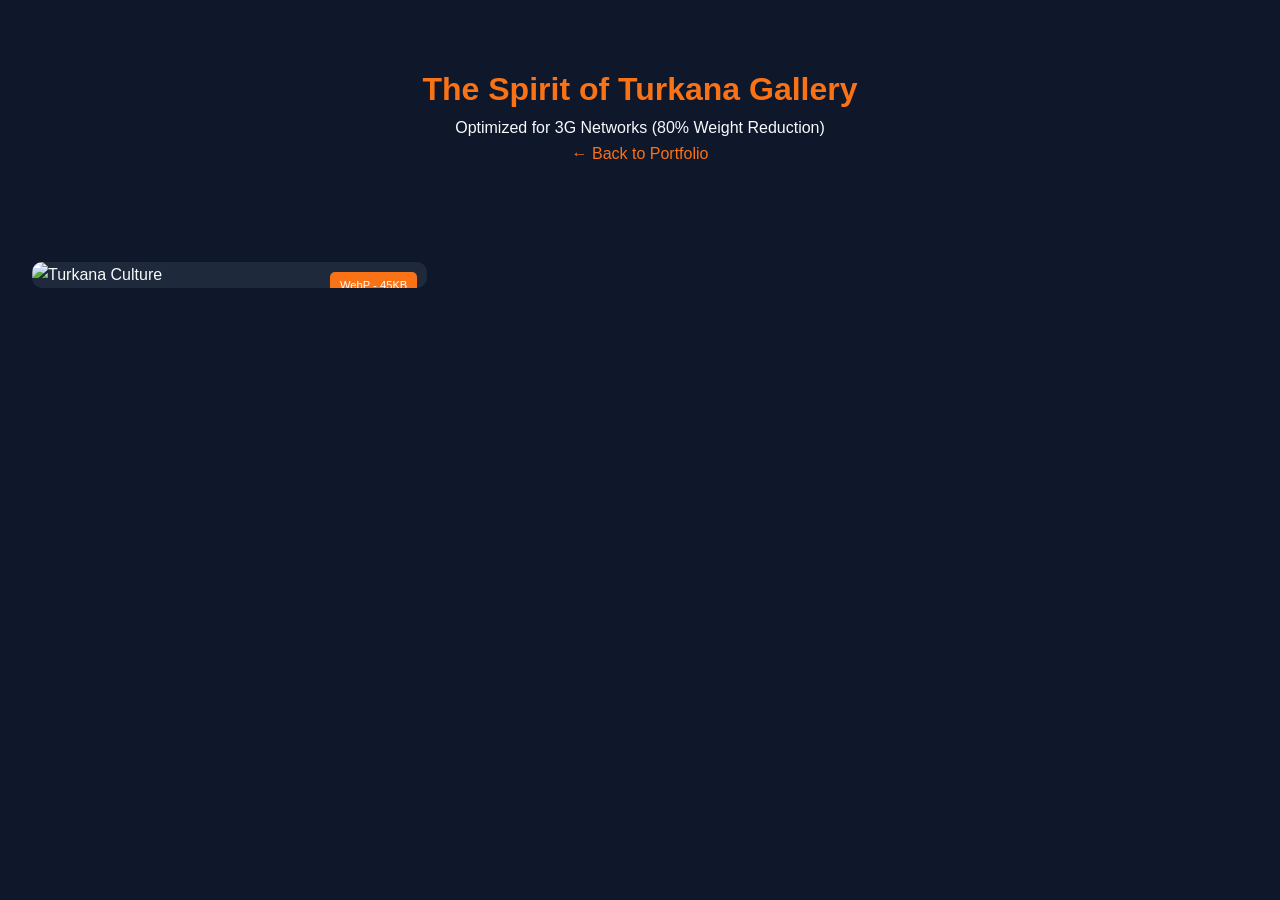
==== gallery.html @ 9df3f1eb "Add initial gallery HTML structure and styles" ====
<!DOCTYPE html>
<html lang="en">
<head>
    <meta charset="UTF-8">
    <meta name="viewport" content="width=device-width, initial-scale=1.0">
    <title>Visual Gallery | Optimization Showcase</title>
    <link rel="stylesheet" href="style.css">
    <style>
        .gallery-grid {
            display: grid;
            grid-template-columns: repeat(auto-fill, minmax(300px, 1fr));
            gap: 15px;
            padding: 2rem;
        }
        .gallery-item {
            overflow: hidden;
            border-radius: 10px;
            background: #1e293b;
            position: relative;
        }
        .gallery-item img {
            width: 100%;
            height: 100%;
            object-fit: cover;
            transition: transform 0.5s ease;
        }
        .gallery-item:hover img {
            transform: scale(1.1);
        }
        .perf-badge {
            position: absolute;
            top: 10px;
            right: 10px;
            background: var(--main-color);
            color: white;
            padding: 5px 10px;
            font-size: 0.7rem;
            border-radius: 5px;
        }
    </style>
</head>
<body>
    <header style="padding: 4rem 2rem; text-align: center;">
        <h1 class="highlight">The Spirit of Turkana Gallery</h1>
        <p>Optimized for 3G Networks (80% Weight Reduction)</p>
        <a href="index.html" style="color: var(--main-color); text-decoration: none;">← Back to Portfolio</a>
    </header>

    <div class="gallery-grid">
        <div class="gallery-item">
            <div class="perf-badge">WebP - 45KB</div>
            <picture>
                <source srcset="img/turkana-1.webp" type="image/webp">
                <img src="img/turkana-1.jpg" alt="Turkana Culture" loading="lazy">
            </picture>
        </div>

        </div>
</body>
</html>
---- style.css ----
:root {
    --bg-color: #0f172a;      
    --second-bg: #1e293b;      
    --text-color: #f8fafc;     
    --main-color: #f97316;     
    --accent-color: #fb923c;   
}

* {
    margin: 0; padding: 0;
    box-sizing: border-box;
    font-family: 'Segoe UI', Tahoma, Geneva, Verdana, sans-serif;
    scroll-behavior: smooth;
}

body {
    background: var(--bg-color);
    color: var(--text-color);
    line-height: 1.6;
}

.highlight { color: var(--main-color); }

/* Nav */
.navbar {
    position: fixed; top: 0; width: 100%;
    display: flex; justify-content: space-between;
    padding: 1.5rem 10%; background: rgba(15, 23, 42, 0.95);
    z-index: 1000; transition: 0.3s;
}

.nav-links { display: flex; list-style: none; }
.nav-links li a {
    color: white; text-decoration: none;
    margin-left: 2rem; font-weight: 500;
}

/* Hero */
.hero {
    height: 100vh; display: flex;
    align-items: center; padding: 0 10%;
}

.hero h1 { font-size: 4rem; }
.cta-group { margin-top: 2rem; }
.btn {
    padding: 0.8rem 2rem; border-radius: 8px;
    text-decoration: none; display: inline-block;
    transition: 0.3s; margin-right: 1rem;
}



.btn.primary { 
    background: var(--main-color); 
    color: white; 
    font-weight: bold; 
    border: none;
}

.btn.primary:hover {
    background: var(--accent-color);
    box-shadow: 0 5px 15px rgba(249, 115, 22, 0.4);
}

.btn.secondary { 
    border: 2px solid var(--main-color); 
    color: var(--main-color); 
}

.btn:hover { transform: translateY(-5px); box-shadow: 0 5px 15px rgba(56, 189, 248, 0.4); }

/* Skills Section */
.skills-container { max-width: 800px; margin: auto; padding: 2rem; }
.skill-box { margin-bottom: 1.5rem; }
.bar { background: #334155; height: 10px; border-radius: 5px; margin-top: 5px; }
.progress { height: 100%; border-radius: 5px; background: var(--main-color); transition: 1s ease-in-out; }

/* Skill Widths */
.html { width: 95%; }
.css { width: 90%; }
.js { width: 75%; }
.git { width: 85%; }
.python { width: 40%; }

/* Projects */
.project-grid {
    display: grid; grid-template-columns: repeat(auto-fit, minmax(300px, 1fr));
    gap: 2rem; padding: 2rem 10%;
}

.project-card {
    background: var(--second-bg); padding: 1.5rem;
    border-radius: 15px; transition: 0.3s;
}

.project-card:hover { transform: scale(1.05); }

/* Responsive Hamburger */
@media (max-width: 768px) {
    .nav-links { display: none; } /* Add JS to toggle this */
    .hero h1 { font-size: 2.5rem; }
}
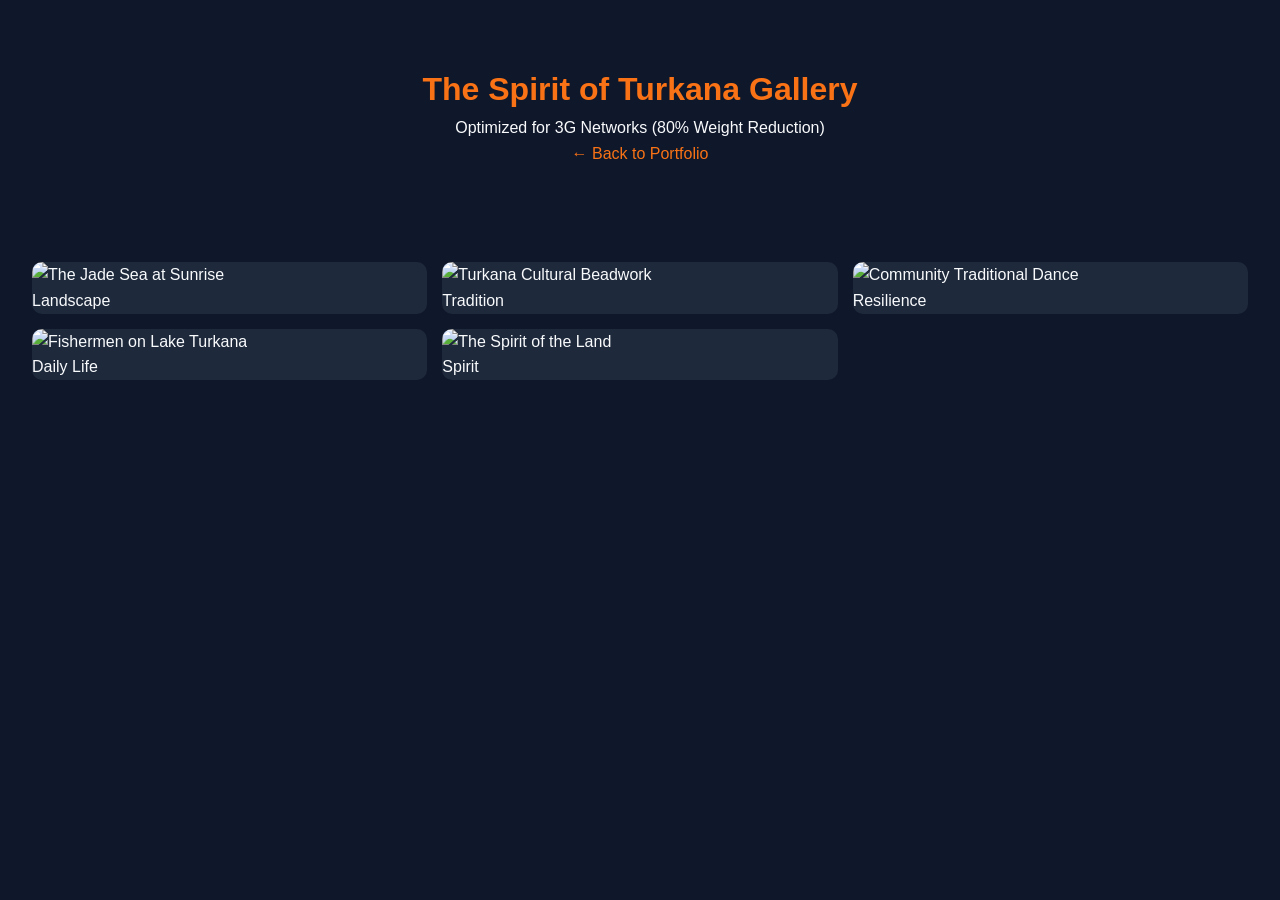
==== commit 0b3fc7d2: "Update gallery.html" ====
--- a/gallery.html
+++ b/gallery.html
@@ -46,15 +46,32 @@
         <a href="index.html" style="color: var(--main-color); text-decoration: none;">← Back to Portfolio</a>
     </header>
 
+   
     <div class="gallery-grid">
-        <div class="gallery-item">
-            <div class="perf-badge">WebP - 45KB</div>
-            <picture>
-                <source srcset="img/turkana-1.webp" type="image/webp">
-                <img src="img/turkana-1.jpg" alt="Turkana Culture" loading="lazy">
-            </picture>
-        </div>
+    <div class="gallery-item" data-aos="fade-up">
+        <img src="assets/turkana-1.jpeg" alt="The Jade Sea at Sunrise" loading="lazy">
+        <div class="img-overlay"><span>Landscape</span></div>
+    </div>
 
-        </div>
+    <div class="gallery-item" data-aos="fade-up" data-aos-delay="100">
+        <img src="assets/turkana-2.jpeg" alt="Turkana Cultural Beadwork" loading="lazy">
+        <div class="img-overlay"><span>Tradition</span></div>
+    </div>
+
+    <div class="gallery-item" data-aos="fade-up" data-aos-delay="200">
+        <img src="assets/turkana-3.jpeg" alt="Community Traditional Dance" loading="lazy">
+        <div class="img-overlay"><span>Resilience</span></div>
+    </div>
+
+    <div class="gallery-item" data-aos="fade-up" data-aos-delay="300">
+        <img src="assets/turkana-4.jpeg" alt="Fishermen on Lake Turkana" loading="lazy">
+        <div class="img-overlay"><span>Daily Life</span></div>
+    </div>
+
+    <div class="gallery-item" data-aos="fade-up" data-aos-delay="400">
+        <img src="assets/turkana-5.jpeg" alt="The Spirit of the Land" loading="lazy">
+        <div class="img-overlay"><span>Spirit</span></div>
+    </div>
+</div>
 </body>
 </html>
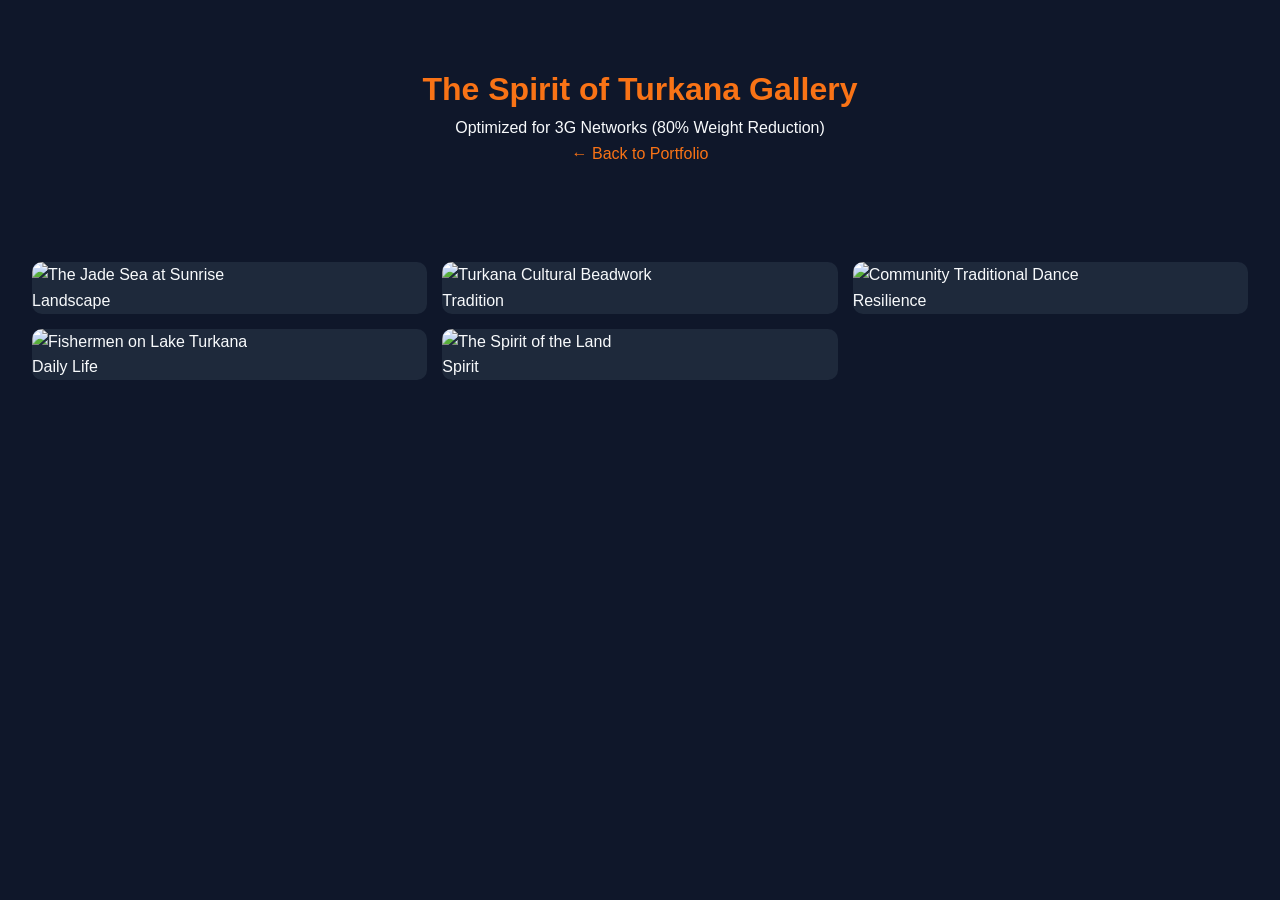
==== commit 6b6679ab: "Update gallery.html" ====
--- a/gallery.html
+++ b/gallery.html
@@ -49,27 +49,27 @@
    
     <div class="gallery-grid">
     <div class="gallery-item" data-aos="fade-up">
-        <img src="assets/turkana-1.jpeg" alt="The Jade Sea at Sunrise" loading="lazy">
+        <img src="assets:turkana-1.jpeg" alt="The Jade Sea at Sunrise" loading="lazy">
         <div class="img-overlay"><span>Landscape</span></div>
     </div>
 
     <div class="gallery-item" data-aos="fade-up" data-aos-delay="100">
-        <img src="assets/turkana-2.jpeg" alt="Turkana Cultural Beadwork" loading="lazy">
+        <img src="assets:turkana-2.jpeg" alt="Turkana Cultural Beadwork" loading="lazy">
         <div class="img-overlay"><span>Tradition</span></div>
     </div>
 
     <div class="gallery-item" data-aos="fade-up" data-aos-delay="200">
-        <img src="assets/turkana-3.jpeg" alt="Community Traditional Dance" loading="lazy">
+        <img src="assets:turkana-3.jpeg" alt="Community Traditional Dance" loading="lazy">
         <div class="img-overlay"><span>Resilience</span></div>
     </div>
 
     <div class="gallery-item" data-aos="fade-up" data-aos-delay="300">
-        <img src="assets/turkana-4.jpeg" alt="Fishermen on Lake Turkana" loading="lazy">
+        <img src="assets:turkana-4.jpeg" alt="Fishermen on Lake Turkana" loading="lazy">
         <div class="img-overlay"><span>Daily Life</span></div>
     </div>
 
     <div class="gallery-item" data-aos="fade-up" data-aos-delay="400">
-        <img src="assets/turkana-5.jpeg" alt="The Spirit of the Land" loading="lazy">
+        <img src="assets:turkana-5.jpeg" alt="The Spirit of the Land" loading="lazy">
         <div class="img-overlay"><span>Spirit</span></div>
     </div>
 </div>
--- a/style.css
+++ b/style.css
@@ -4,6 +4,41 @@
     --text-color: #f8fafc;     
     --main-color: #f97316;     
     --accent-color: #fb923c;   
+}
+
+
+.gallery-grid {
+    display: grid;
+    grid-template-columns: repeat(auto-fit, minmax(250px, 1fr));
+    gap: 20px;
+    padding: 20px;
+}
+
+.gallery-card {
+    position: relative;
+    border-radius: 10px;
+    overflow: hidden;
+    border: 2px solid transparent;
+    transition: 0.3s;
+}
+
+.gallery-card:hover {
+    border-color: var(--main-orange);
+    transform: scale(1.02);
+}
+
+.gallery-card img {
+    width: 100%;
+    height: 250px;
+    object-fit: cover; /* This makes sure AI images aren't stretched */
+}
+
+.caption {
+    background: rgba(0, 0, 0, 0.7);
+    color: white;
+    padding: 10px;
+    text-align: center;
+    font-weight: bold;
 }
 
 * {
@@ -49,6 +84,18 @@
     transition: 0.3s; margin-right: 1rem;
 }
 
+
+#home.hero {
+    background: linear-gradient(rgba(0, 0, 0, 0.6), rgba(0, 0, 0, 0.6)), 
+                url('assets/turkana-1.jpeg'); /* This is your new image! */
+    background-size: cover;
+    background-position: center;
+    background-attachment: fixed; /* Optional: gives a cool parallax effect */
+    min-height: 100vh;
+    display: flex;
+    align-items: center;
+    color: white; /* Make sure text is white so it's readable */
+}
 
 
 .btn.primary { 
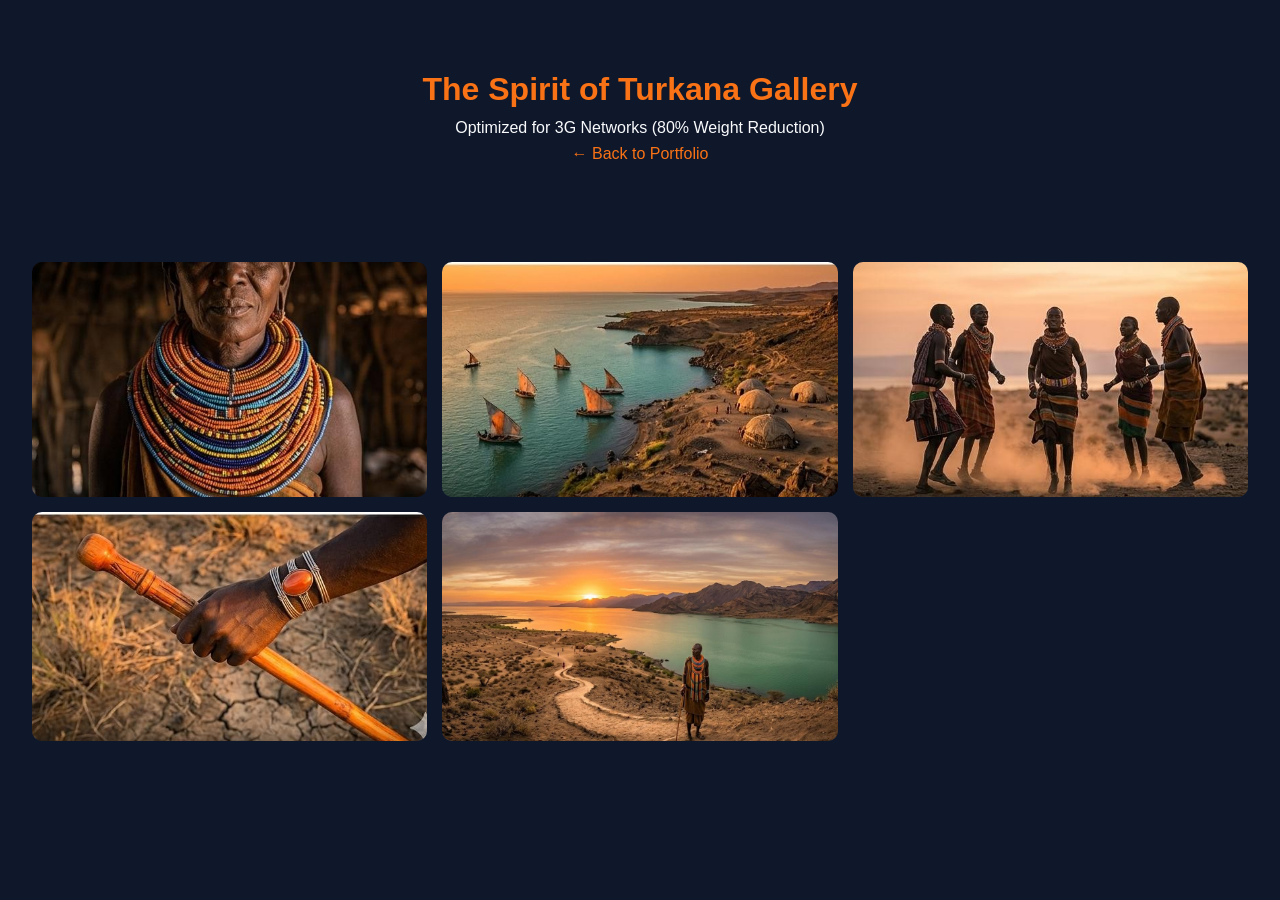
==== commit de703333: "Update gallery.html" ====
--- a/gallery.html
+++ b/gallery.html
@@ -49,27 +49,27 @@
    
     <div class="gallery-grid">
     <div class="gallery-item" data-aos="fade-up">
-        <img src="assets:turkana-1.jpeg" alt="The Jade Sea at Sunrise" loading="lazy">
+        <img src="assets/assets:turkana-1.jpeg" alt="The Jade Sea at Sunrise" loading="lazy">
         <div class="img-overlay"><span>Landscape</span></div>
     </div>
 
     <div class="gallery-item" data-aos="fade-up" data-aos-delay="100">
-        <img src="assets:turkana-2.jpeg" alt="Turkana Cultural Beadwork" loading="lazy">
+        <img src="assets/assets:turkana-2.jpeg" alt="Turkana Cultural Beadwork" loading="lazy">
         <div class="img-overlay"><span>Tradition</span></div>
     </div>
 
     <div class="gallery-item" data-aos="fade-up" data-aos-delay="200">
-        <img src="assets:turkana-3.jpeg" alt="Community Traditional Dance" loading="lazy">
+        <img src="assets/assets:turkana-3.jpeg" alt="Community Traditional Dance" loading="lazy">
         <div class="img-overlay"><span>Resilience</span></div>
     </div>
 
     <div class="gallery-item" data-aos="fade-up" data-aos-delay="300">
-        <img src="assets:turkana-4.jpeg" alt="Fishermen on Lake Turkana" loading="lazy">
+        <img src="assets/assets:turkana-4.jpeg" alt="Fishermen on Lake Turkana" loading="lazy">
         <div class="img-overlay"><span>Daily Life</span></div>
     </div>
 
     <div class="gallery-item" data-aos="fade-up" data-aos-delay="400">
-        <img src="assets:turkana-5.jpeg" alt="The Spirit of the Land" loading="lazy">
+        <img src="assets/assets:turkana-5.jpeg" alt="The Spirit of the Land" loading="lazy">
         <div class="img-overlay"><span>Spirit</span></div>
     </div>
 </div>
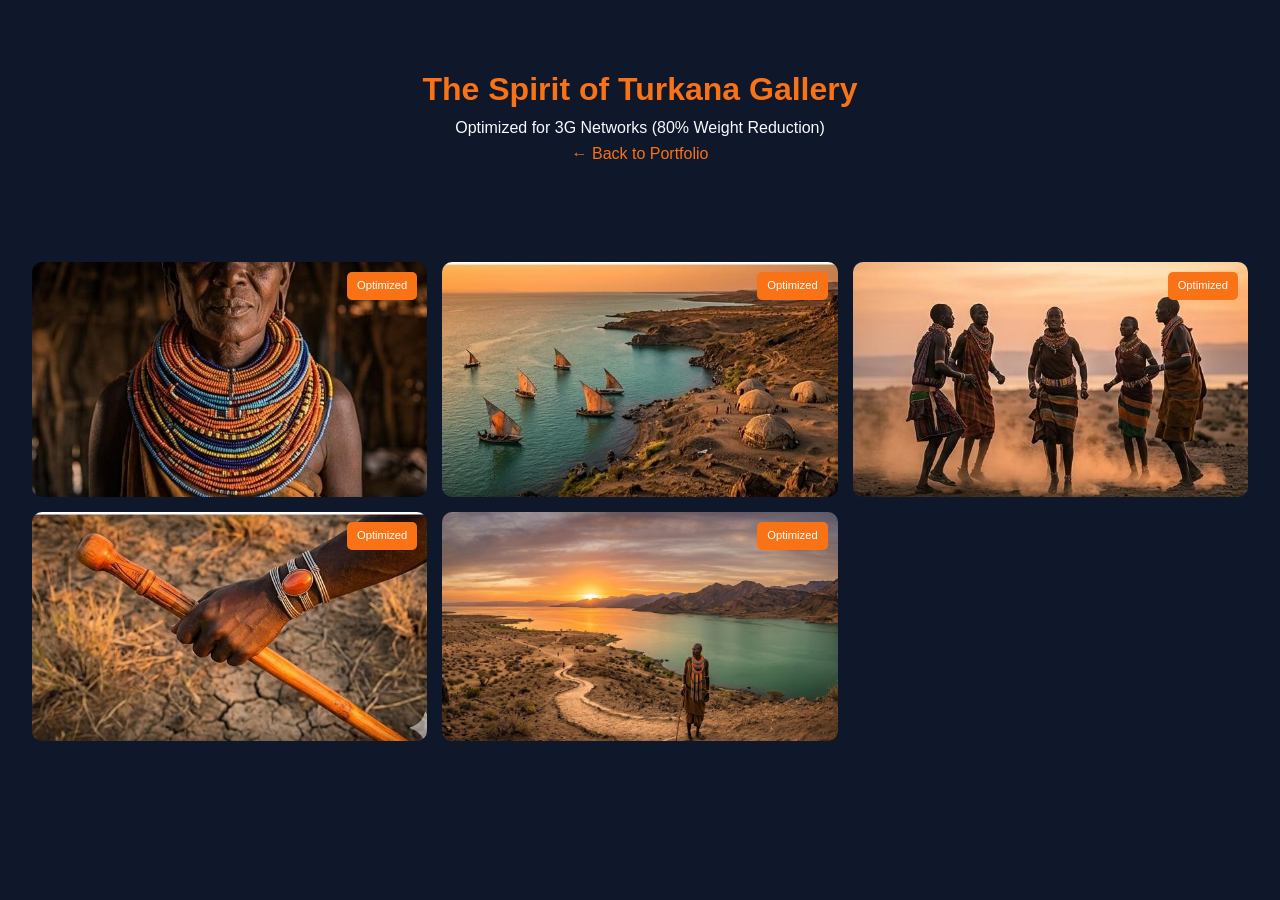
==== commit 13bf3ce9: "Add performance badges to gallery items" ====
--- a/gallery.html
+++ b/gallery.html
@@ -46,32 +46,41 @@
         <a href="index.html" style="color: var(--main-color); text-decoration: none;">← Back to Portfolio</a>
     </header>
 
-   
-    <div class="gallery-grid">
+   <div class="gallery-grid">
     <div class="gallery-item" data-aos="fade-up">
         <img src="assets/assets:turkana-1.jpeg" alt="The Jade Sea at Sunrise" loading="lazy">
+        <div class="perf-badge">Optimized</div>
         <div class="img-overlay"><span>Landscape</span></div>
     </div>
 
     <div class="gallery-item" data-aos="fade-up" data-aos-delay="100">
         <img src="assets/assets:turkana-2.jpeg" alt="Turkana Cultural Beadwork" loading="lazy">
+        <div class="perf-badge">Optimized</div>
         <div class="img-overlay"><span>Tradition</span></div>
     </div>
 
     <div class="gallery-item" data-aos="fade-up" data-aos-delay="200">
         <img src="assets/assets:turkana-3.jpeg" alt="Community Traditional Dance" loading="lazy">
+        <div class="perf-badge">Optimized</div>
         <div class="img-overlay"><span>Resilience</span></div>
     </div>
 
     <div class="gallery-item" data-aos="fade-up" data-aos-delay="300">
         <img src="assets/assets:turkana-4.jpeg" alt="Fishermen on Lake Turkana" loading="lazy">
+        <div class="perf-badge">Optimized</div>
         <div class="img-overlay"><span>Daily Life</span></div>
     </div>
 
     <div class="gallery-item" data-aos="fade-up" data-aos-delay="400">
         <img src="assets/assets:turkana-5.jpeg" alt="The Spirit of the Land" loading="lazy">
+        <div class="perf-badge">Optimized</div>
         <div class="img-overlay"><span>Spirit</span></div>
     </div>
 </div>
+   
 </body>
+    <script src="https://unpkg.com/aos@2.3.1/dist/aos.js"></script>
+<script>
+  AOS.init();
+</script>
 </html>
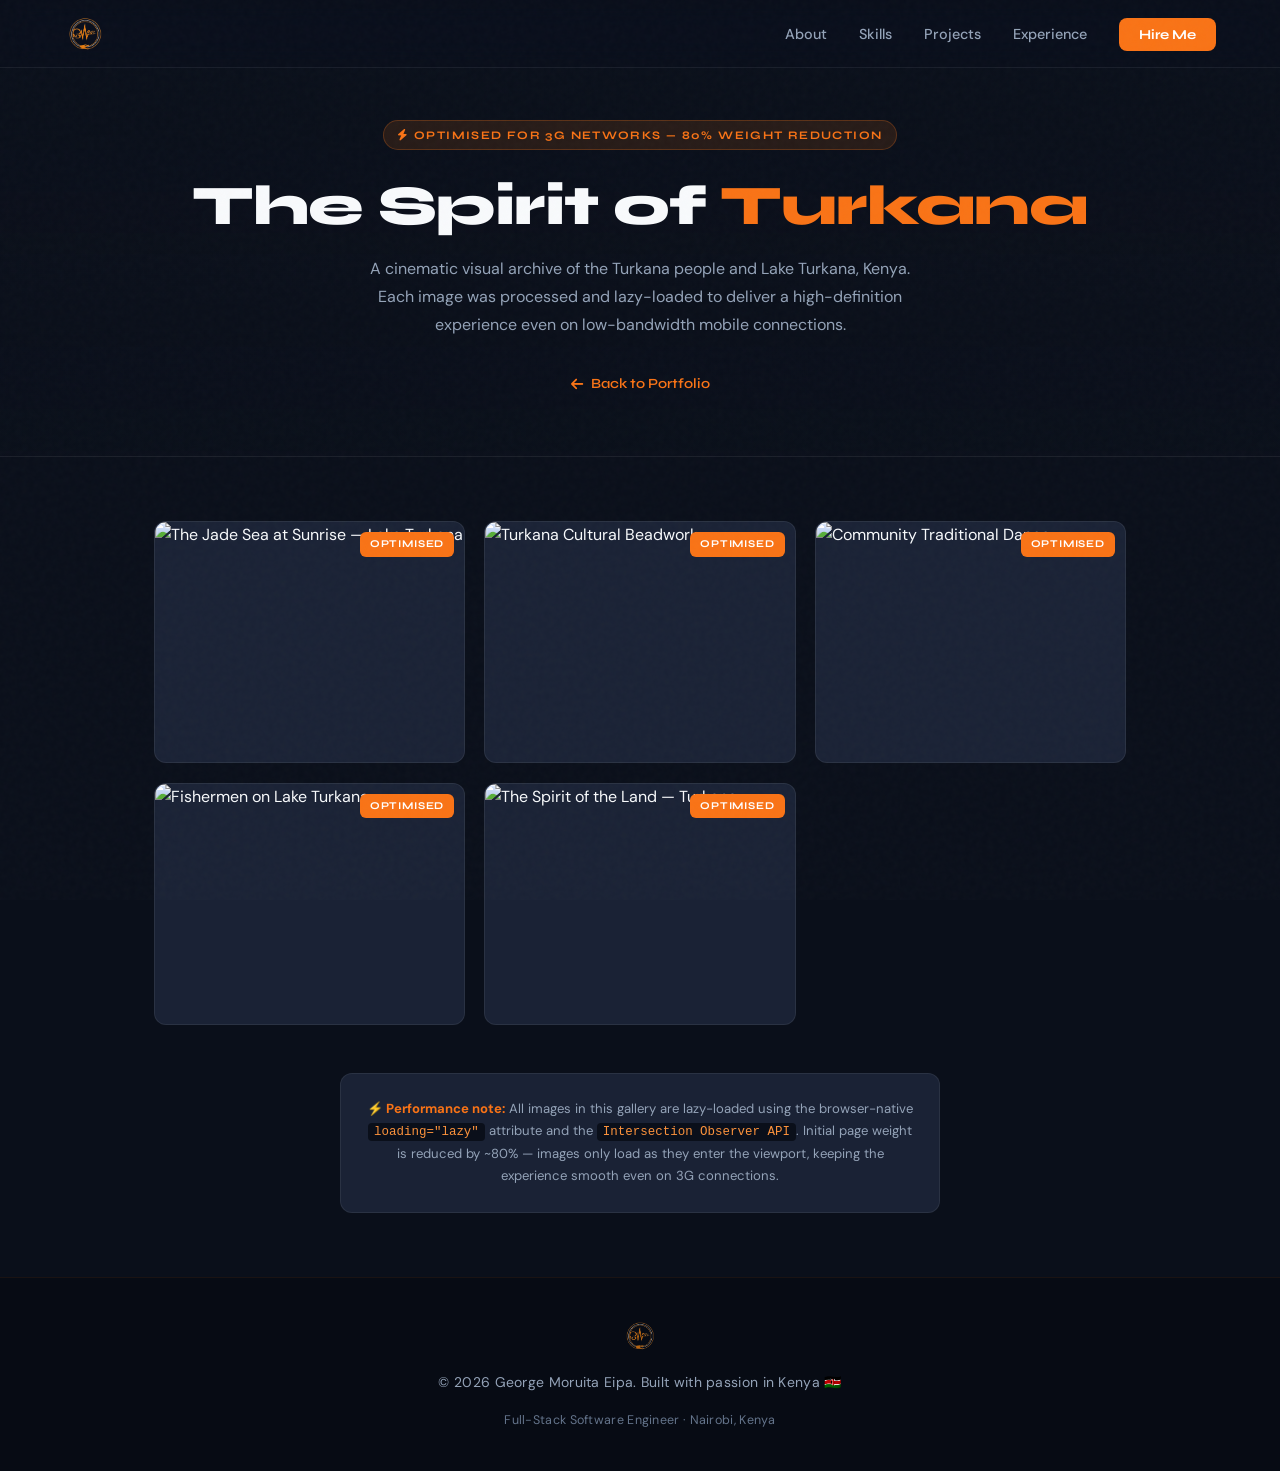
==== commit 718644db: "Revamp gallery.html with new design and features Updated the gallery page with new content, styles, " ====
--- a/gallery.html
+++ b/gallery.html
@@ -1,86 +1,439 @@
 <!DOCTYPE html>
 <html lang="en">
 <head>
-    <meta charset="UTF-8">
-    <meta name="viewport" content="width=device-width, initial-scale=1.0">
-    <title>Visual Gallery | Optimization Showcase</title>
-    <link rel="stylesheet" href="style.css">
-    <style>
-        .gallery-grid {
-            display: grid;
-            grid-template-columns: repeat(auto-fill, minmax(300px, 1fr));
-            gap: 15px;
-            padding: 2rem;
+  <meta charset="UTF-8" />
+  <meta name="viewport" content="width=device-width, initial-scale=1.0" />
+  <title>The Spirit of Turkana — Visual Gallery | George Eipa</title>
+  <meta name="description" content="A visual gallery from The Spirit of Turkana project — optimised for 3G networks. By George Moruita Eipa." />
+
+  <!-- Fonts -->
+  <link rel="preconnect" href="https://fonts.googleapis.com" />
+  <link rel="preconnect" href="https://fonts.gstatic.com" crossorigin />
+  <link href="https://fonts.googleapis.com/css2?family=Syne:wght@400;600;700;800&family=DM+Sans:opsz,wght@9..40,300;9..40,400;9..40,500&display=swap" rel="stylesheet" />
+
+  <!-- Icons -->
+  <link rel="stylesheet" href="https://cdnjs.cloudflare.com/ajax/libs/font-awesome/6.0.0/css/all.min.css" />
+
+  <!-- AOS -->
+  <link href="https://unpkg.com/aos@2.3.1/dist/aos.css" rel="stylesheet" />
+
+  <!-- Main stylesheet -->
+  <link rel="stylesheet" href="style.css" />
+
+  <style>
+    /* ── Gallery-specific styles ── */
+
+    .gallery-hero {
+      padding: 120px 5% 60px;
+      text-align: center;
+      background:
+        linear-gradient(to bottom, rgba(10,15,26,0.92) 0%, rgba(10,15,26,0.75) 100%),
+        url('assets/turkana-1.jpeg') center / cover no-repeat;
+      border-bottom: 1px solid var(--border);
+    }
+
+    .gallery-hero h1 {
+      font-size: clamp(2rem, 5vw, 3.5rem);
+      font-weight: 800;
+      margin-bottom: 1rem;
+    }
+
+    .gallery-hero p {
+      max-width: 540px;
+      margin: 0 auto 2rem;
+      font-size: 1rem;
+      color: var(--text-muted);
+      line-height: 1.75;
+    }
+
+    .perf-pill {
+      display: inline-flex;
+      align-items: center;
+      gap: 6px;
+      background: var(--orange-dim);
+      border: 1px solid rgba(249,115,22,0.25);
+      color: var(--orange);
+      font-family: var(--font-display);
+      font-size: 0.72rem;
+      font-weight: 700;
+      letter-spacing: 0.12em;
+      text-transform: uppercase;
+      padding: 5px 14px;
+      border-radius: 999px;
+      margin-bottom: 1.5rem;
+    }
+
+    /* Gallery grid */
+    .gallery-section {
+      padding: 4rem 5%;
+      max-width: 1100px;
+      margin: 0 auto;
+    }
+
+    .gallery-grid {
+      display: grid;
+      grid-template-columns: repeat(auto-fill, minmax(300px, 1fr));
+      gap: 1.2rem;
+    }
+
+    .gallery-item {
+      position: relative;
+      border-radius: 12px;
+      overflow: hidden;
+      background: var(--bg-card);
+      border: 1px solid var(--border);
+      cursor: pointer;
+      transition: border-color 0.25s, transform 0.25s, box-shadow 0.25s;
+    }
+
+    .gallery-item:hover {
+      border-color: rgba(249,115,22,0.4);
+      transform: translateY(-4px);
+      box-shadow: 0 16px 40px rgba(0,0,0,0.4);
+    }
+
+    .gallery-item img {
+      width: 100%;
+      height: 240px;
+      object-fit: cover;
+      display: block;
+      transition: transform 0.5s ease;
+    }
+
+    .gallery-item:hover img {
+      transform: scale(1.05);
+    }
+
+    /* Overlay on hover */
+    .gallery-overlay {
+      position: absolute;
+      inset: 0;
+      background: linear-gradient(to top, rgba(10,15,26,0.85) 0%, transparent 60%);
+      display: flex;
+      flex-direction: column;
+      justify-content: flex-end;
+      padding: 1.2rem;
+      opacity: 0;
+      transition: opacity 0.3s ease;
+    }
+
+    .gallery-item:hover .gallery-overlay {
+      opacity: 1;
+    }
+
+    .gallery-overlay h3 {
+      font-size: 1rem;
+      color: var(--text-primary);
+      margin-bottom: 4px;
+    }
+
+    .gallery-overlay p {
+      font-size: 0.78rem;
+      color: var(--text-muted);
+    }
+
+    /* Performance badge */
+    .perf-badge {
+      position: absolute;
+      top: 10px;
+      right: 10px;
+      background: var(--orange);
+      color: #fff;
+      font-family: var(--font-display);
+      font-size: 0.65rem;
+      font-weight: 700;
+      letter-spacing: 0.08em;
+      text-transform: uppercase;
+      padding: 4px 10px;
+      border-radius: 6px;
+      z-index: 1;
+    }
+
+    /* Lightbox */
+    .lightbox {
+      display: none;
+      position: fixed;
+      inset: 0;
+      z-index: 3000;
+      background: rgba(0,0,0,0.95);
+      align-items: center;
+      justify-content: center;
+      flex-direction: column;
+      gap: 1rem;
+      padding: 1rem;
+    }
+
+    .lightbox.active {
+      display: flex;
+    }
+
+    .lightbox img {
+      max-width: 90vw;
+      max-height: 80vh;
+      object-fit: contain;
+      border-radius: 10px;
+      border: 1px solid var(--border);
+    }
+
+    .lightbox-caption {
+      color: var(--text-muted);
+      font-size: 0.875rem;
+      text-align: center;
+    }
+
+    .lightbox-close {
+      position: absolute;
+      top: 20px;
+      right: 24px;
+      font-size: 2rem;
+      color: var(--orange);
+      background: none;
+      border: none;
+      cursor: pointer;
+      line-height: 1;
+      transition: color 0.2s;
+    }
+
+    .lightbox-close:hover {
+      color: var(--orange-light);
+    }
+
+    /* Back link */
+    .back-link {
+      display: inline-flex;
+      align-items: center;
+      gap: 8px;
+      color: var(--orange);
+      font-family: var(--font-display);
+      font-weight: 600;
+      font-size: 0.875rem;
+      text-decoration: none;
+      transition: gap 0.2s;
+    }
+
+    .back-link:hover {
+      gap: 12px;
+    }
+
+    @media (max-width: 768px) {
+      .gallery-grid {
+        grid-template-columns: 1fr;
+      }
+
+      .gallery-item img {
+        height: 220px;
+      }
+    }
+  </style>
+</head>
+
+<body>
+
+  <!-- ============================================================
+       NAVBAR — same as main portfolio
+       ============================================================ -->
+  <nav class="navbar" role="banner" aria-label="Main navigation">
+    <a href="index.html" aria-label="Back to portfolio">
+      <img src="assets/logo.png" alt="GMeipa Logo" class="nav-logo" />
+    </a>
+
+    <ul class="nav-links" role="list">
+      <li><a href="index.html#about">About</a></li>
+      <li><a href="index.html#skills">Skills</a></li>
+      <li><a href="index.html#projects">Projects</a></li>
+      <li><a href="index.html#experience">Experience</a></li>
+      <li><a href="index.html#contact" class="nav-cta nav-hire">Hire Me</a></li>
+    </ul>
+
+    <button class="hamburger" id="hamburger" aria-label="Open menu" aria-expanded="false">
+      <span class="hbar"></span>
+      <span class="hbar"></span>
+      <span class="hbar"></span>
+    </button>
+  </nav>
+
+  <!-- Mobile nav -->
+  <div class="mobile-nav" id="mobile-nav" role="navigation">
+    <a href="index.html#about">About</a>
+    <a href="index.html#skills">Skills</a>
+    <a href="index.html#projects">Projects</a>
+    <a href="index.html#experience">Experience</a>
+    <a href="index.html#contact" class="mobile-hire">Hire Me</a>
+  </div>
+
+  <!-- ============================================================
+       GALLERY HERO
+       ============================================================ -->
+  <header class="gallery-hero">
+    <div class="perf-pill">
+      <i class="fas fa-bolt"></i>
+      Optimised for 3G Networks — 80% Weight Reduction
+    </div>
+
+    <h1>The Spirit of <span class="highlight">Turkana</span></h1>
+
+    <p>
+      A cinematic visual archive of the Turkana people and Lake Turkana, Kenya.
+      Each image was processed and lazy-loaded to deliver a high-definition experience
+      even on low-bandwidth mobile connections.
+    </p>
+
+    <a href="index.html" class="back-link">
+      <i class="fas fa-arrow-left"></i>
+      Back to Portfolio
+    </a>
+  </header>
+
+  <!-- ============================================================
+       GALLERY GRID
+       ============================================================ -->
+  <main class="gallery-section" aria-label="Photo gallery">
+
+    <div class="gallery-grid">
+
+      <!-- ── IMAGE 1 ── -->
+      <div class="gallery-item" data-aos="fade-up" onclick="openLightbox('assets/turkana-1.jpeg', 'The Jade Sea at Sunrise — Lake Turkana, Kenya')" role="button" tabindex="0" aria-label="View The Jade Sea at Sunrise">
+        <img src="assets/turkana-1.jpeg" alt="The Jade Sea at Sunrise — Lake Turkana" loading="lazy" />
+        <div class="perf-badge">Optimised</div>
+        <div class="gallery-overlay">
+          <h3>The Jade Sea at Sunrise</h3>
+          <p>Landscape · Lake Turkana</p>
+        </div>
+      </div>
+
+      <!-- ── IMAGE 2 ── -->
+      <div class="gallery-item" data-aos="fade-up" data-aos-delay="100" onclick="openLightbox('assets/turkana-2.jpeg', 'Turkana Cultural Beadwork — Tradition & Identity')" role="button" tabindex="0" aria-label="View Turkana Cultural Beadwork">
+        <img src="assets/turkana-2.jpeg" alt="Turkana Cultural Beadwork" loading="lazy" />
+        <div class="perf-badge">Optimised</div>
+        <div class="gallery-overlay">
+          <h3>Cultural Beadwork</h3>
+          <p>Tradition · Identity</p>
+        </div>
+      </div>
+
+      <!-- ── IMAGE 3 ── -->
+      <div class="gallery-item" data-aos="fade-up" data-aos-delay="150" onclick="openLightbox('assets/turkana-3.jpeg', 'Community Traditional Dance — Resilience & Spirit')" role="button" tabindex="0" aria-label="View Community Traditional Dance">
+        <img src="assets/turkana-3.jpeg" alt="Community Traditional Dance" loading="lazy" />
+        <div class="perf-badge">Optimised</div>
+        <div class="gallery-overlay">
+          <h3>Traditional Dance</h3>
+          <p>Community · Resilience</p>
+        </div>
+      </div>
+
+      <!-- ── IMAGE 4 ── -->
+      <div class="gallery-item" data-aos="fade-up" data-aos-delay="200" onclick="openLightbox('assets/turkana-4.jpeg', 'Fishermen on Lake Turkana — Daily Life')" role="button" tabindex="0" aria-label="View Fishermen on Lake Turkana">
+        <img src="assets/turkana-4.jpeg" alt="Fishermen on Lake Turkana" loading="lazy" />
+        <div class="perf-badge">Optimised</div>
+        <div class="gallery-overlay">
+          <h3>Fishermen of the Lake</h3>
+          <p>Daily Life · Livelihood</p>
+        </div>
+      </div>
+
+      <!-- ── IMAGE 5 ── -->
+      <div class="gallery-item" data-aos="fade-up" data-aos-delay="250" onclick="openLightbox('assets/turkana-5.jpeg', 'The Spirit of the Land — Turkana, Kenya')" role="button" tabindex="0" aria-label="View The Spirit of the Land">
+        <img src="assets/turkana-5.jpeg" alt="The Spirit of the Land — Turkana" loading="lazy" />
+        <div class="perf-badge">Optimised</div>
+        <div class="gallery-overlay">
+          <h3>The Spirit of the Land</h3>
+          <p>Heritage · Spirit</p>
+        </div>
+      </div>
+
+    </div>
+
+    <!-- Tech note -->
+    <div style="margin-top: 3rem; text-align: center; padding: 1.5rem; background: var(--bg-card); border: 1px solid var(--border); border-radius: 12px; max-width: 600px; margin-left: auto; margin-right: auto;" data-aos="fade-up">
+      <p style="font-size: 0.82rem; color: var(--text-muted); line-height: 1.7;">
+        <span style="color: var(--orange); font-weight: 700;">⚡ Performance note:</span>
+        All images in this gallery are lazy-loaded using the browser-native <code style="background: var(--bg-base); padding: 2px 6px; border-radius: 4px; font-size: 0.78rem; color: var(--orange-light);">loading="lazy"</code> attribute and the
+        <code style="background: var(--bg-base); padding: 2px 6px; border-radius: 4px; font-size: 0.78rem; color: var(--orange-light);">Intersection Observer API</code>.
+        Initial page weight is reduced by ~80% — images only load as they enter the viewport,
+        keeping the experience smooth even on 3G connections.
+      </p>
+    </div>
+
+  </main>
+
+  <!-- ============================================================
+       LIGHTBOX
+       ============================================================ -->
+  <div id="lightbox" class="lightbox" role="dialog" aria-modal="true" aria-label="Image lightbox">
+    <button class="lightbox-close" id="lightbox-close" aria-label="Close lightbox">&times;</button>
+    <img id="lightbox-img" src="" alt="" />
+    <p class="lightbox-caption" id="lightbox-caption"></p>
+  </div>
+
+  <!-- ============================================================
+       FOOTER
+       ============================================================ -->
+  <footer>
+    <div class="footer-inner">
+      <img src="assets/logo.png" alt="GMeipa Logo" class="footer-logo" />
+      <p>&copy; 2026 George Moruita Eipa. Built with passion in Kenya 🇰🇪</p>
+      <p class="footer-sub">Full-Stack Software Engineer · Nairobi, Kenya</p>
+    </div>
+  </footer>
+
+  <!-- Scripts -->
+  <script src="https://unpkg.com/aos@2.3.1/dist/aos.js"></script>
+
+  <script>
+    // AOS
+    AOS.init({ duration: 800, once: true, offset: 60 });
+
+    // Hamburger
+    const hamburger = document.getElementById('hamburger');
+    const mobileNav = document.getElementById('mobile-nav');
+
+    hamburger?.addEventListener('click', () => {
+      const isOpen = mobileNav.classList.toggle('active');
+      hamburger.setAttribute('aria-expanded', isOpen);
+    });
+
+    // Lightbox
+    const lightbox      = document.getElementById('lightbox');
+    const lightboxImg   = document.getElementById('lightbox-img');
+    const lightboxCap   = document.getElementById('lightbox-caption');
+    const lightboxClose = document.getElementById('lightbox-close');
+
+    function openLightbox(src, caption) {
+      lightboxImg.src         = src;
+      lightboxImg.alt         = caption;
+      lightboxCap.textContent = caption;
+      lightbox.classList.add('active');
+      document.body.style.overflow = 'hidden';
+    }
+
+    function closeLightbox() {
+      lightbox.classList.remove('active');
+      document.body.style.overflow = '';
+      lightboxImg.src = '';
+    }
+
+    lightboxClose?.addEventListener('click', closeLightbox);
+
+    // Close on backdrop click
+    lightbox?.addEventListener('click', (e) => {
+      if (e.target === lightbox) closeLightbox();
+    });
+
+    // Close on Escape
+    document.addEventListener('keydown', (e) => {
+      if (e.key === 'Escape') closeLightbox();
+    });
+
+    // Keyboard support for gallery items
+    document.querySelectorAll('.gallery-item').forEach(item => {
+      item.addEventListener('keydown', (e) => {
+        if (e.key === 'Enter' || e.key === ' ') {
+          e.preventDefault();
+          item.click();
         }
-        .gallery-item {
-            overflow: hidden;
-            border-radius: 10px;
-            background: #1e293b;
-            position: relative;
-        }
-        .gallery-item img {
-            width: 100%;
-            height: 100%;
-            object-fit: cover;
-            transition: transform 0.5s ease;
-        }
-        .gallery-item:hover img {
-            transform: scale(1.1);
-        }
-        .perf-badge {
-            position: absolute;
-            top: 10px;
-            right: 10px;
-            background: var(--main-color);
-            color: white;
-            padding: 5px 10px;
-            font-size: 0.7rem;
-            border-radius: 5px;
-        }
-    </style>
-</head>
-<body>
-    <header style="padding: 4rem 2rem; text-align: center;">
-        <h1 class="highlight">The Spirit of Turkana Gallery</h1>
-        <p>Optimized for 3G Networks (80% Weight Reduction)</p>
-        <a href="index.html" style="color: var(--main-color); text-decoration: none;">← Back to Portfolio</a>
-    </header>
-
-   <div class="gallery-grid">
-    <div class="gallery-item" data-aos="fade-up">
-        <img src="assets/assets:turkana-1.jpeg" alt="The Jade Sea at Sunrise" loading="lazy">
-        <div class="perf-badge">Optimized</div>
-        <div class="img-overlay"><span>Landscape</span></div>
-    </div>
-
-    <div class="gallery-item" data-aos="fade-up" data-aos-delay="100">
-        <img src="assets/assets:turkana-2.jpeg" alt="Turkana Cultural Beadwork" loading="lazy">
-        <div class="perf-badge">Optimized</div>
-        <div class="img-overlay"><span>Tradition</span></div>
-    </div>
-
-    <div class="gallery-item" data-aos="fade-up" data-aos-delay="200">
-        <img src="assets/assets:turkana-3.jpeg" alt="Community Traditional Dance" loading="lazy">
-        <div class="perf-badge">Optimized</div>
-        <div class="img-overlay"><span>Resilience</span></div>
-    </div>
-
-    <div class="gallery-item" data-aos="fade-up" data-aos-delay="300">
-        <img src="assets/assets:turkana-4.jpeg" alt="Fishermen on Lake Turkana" loading="lazy">
-        <div class="perf-badge">Optimized</div>
-        <div class="img-overlay"><span>Daily Life</span></div>
-    </div>
-
-    <div class="gallery-item" data-aos="fade-up" data-aos-delay="400">
-        <img src="assets/assets:turkana-5.jpeg" alt="The Spirit of the Land" loading="lazy">
-        <div class="perf-badge">Optimized</div>
-        <div class="img-overlay"><span>Spirit</span></div>
-    </div>
-</div>
-   
+      });
+    });
+  </script>
+
 </body>
-    <script src="https://unpkg.com/aos@2.3.1/dist/aos.js"></script>
-<script>
-  AOS.init();
-</script>
 </html>
--- a/style.css
+++ b/style.css
@@ -1,150 +1,1289 @@
+/* ================================================================
+   GEORGE MORUITA EIPA — PORTFOLIO STYLESHEET
+   ================================================================
+   Structure:
+   1.  Design Tokens (CSS Variables)
+   2.  Reset & Base
+   3.  Typography
+   4.  Noise Texture Overlay
+   5.  Utility Classes
+   6.  Navigation
+   7.  Mobile Nav
+   8.  Hero Section
+   9.  Section Labels & Titles
+   10. About Section
+   11. Trust Signals
+   12. Skills Section
+   13. Projects Section
+   14. Experience & Timeline
+   15. Contact Section
+   16. Footer
+   17. Modal
+   18. Buttons
+   19. Cards
+   20. Tech Tags
+   21. Form Inputs
+   22. Animations & AOS Support
+   23. Responsive / Media Queries
+   ================================================================ */
+
+
+/* ================================================================
+   1. DESIGN TOKENS
+   ================================================================ */
 :root {
-    --bg-color: #0f172a;      
-    --second-bg: #1e293b;      
-    --text-color: #f8fafc;     
-    --main-color: #f97316;     
-    --accent-color: #fb923c;   
-}
-
-
-.gallery-grid {
-    display: grid;
-    grid-template-columns: repeat(auto-fit, minmax(250px, 1fr));
-    gap: 20px;
-    padding: 20px;
-}
-
-.gallery-card {
-    position: relative;
-    border-radius: 10px;
-    overflow: hidden;
-    border: 2px solid transparent;
-    transition: 0.3s;
-}
-
-.gallery-card:hover {
-    border-color: var(--main-orange);
-    transform: scale(1.02);
-}
-
-.gallery-card img {
+  /* Backgrounds */
+  --bg-base:      #0a0f1a;
+  --bg-surface:   #0f172a;
+  --bg-card:      #1a2235;
+
+  /* Borders */
+  --border:       rgba(255, 255, 255, 0.07);
+
+  /* Text */
+  --text-primary: #f8fafc;
+  --text-muted:   #94a3b8;
+
+  /* Brand orange */
+  --orange:       #f97316;
+  --orange-light: #fb923c;
+  --orange-dim:   rgba(249, 115, 22, 0.12);
+  --orange-glow:  rgba(249, 115, 22, 0.30);
+
+  /* Typography */
+  --font-display: 'Syne', sans-serif;
+  --font-body:    'DM Sans', sans-serif;
+
+  /* Spacing */
+  --section-pad:  6rem 5%;
+  --max-width:    1100px;
+
+  /* Transitions */
+  --transition:   0.25s ease;
+}
+
+
+/* ================================================================
+   2. RESET & BASE
+   ================================================================ */
+*, *::before, *::after {
+  box-sizing: border-box;
+  margin: 0;
+  padding: 0;
+}
+
+html {
+  scroll-behavior: smooth;
+  font-size: 16px;
+}
+
+body {
+  background: var(--bg-base);
+  color: var(--text-primary);
+  font-family: var(--font-body);
+  line-height: 1.6;
+  -webkit-font-smoothing: antialiased;
+  -moz-osx-font-smoothing: grayscale;
+  overflow-x: hidden;
+}
+
+img {
+  max-width: 100%;
+  display: block;
+}
+
+a {
+  color: inherit;
+  text-decoration: none;
+}
+
+ul {
+  list-style: none;
+}
+
+button {
+  cursor: pointer;
+  font-family: var(--font-body);
+}
+
+
+/* ================================================================
+   3. TYPOGRAPHY
+   ================================================================ */
+h1, h2, h3, h4, h5 {
+  font-family: var(--font-display);
+  font-weight: 700;
+  letter-spacing: -0.02em;
+  line-height: 1.15;
+}
+
+h1 { font-size: clamp(2.2rem, 5.5vw, 4rem); }
+h2 { font-size: clamp(1.8rem, 3.5vw, 2.6rem); }
+h3 { font-size: 1.15rem; }
+
+p {
+  line-height: 1.75;
+  color: var(--text-muted);
+}
+
+strong {
+  color: var(--text-primary);
+  font-weight: 600;
+}
+
+.highlight {
+  color: var(--orange);
+}
+
+
+/* ================================================================
+   4. NOISE TEXTURE OVERLAY
+   ================================================================ */
+body::before {
+  content: '';
+  position: fixed;
+  inset: 0;
+  pointer-events: none;
+  z-index: 9999;
+  background-image: url("data:image/svg+xml,%3Csvg viewBox='0 0 200 200' xmlns='http://www.w3.org/2000/svg'%3E%3Cfilter id='n'%3E%3CfeTurbulence type='fractalNoise' baseFrequency='0.75' numOctaves='4' stitchTiles='stitch'/%3E%3C/filter%3E%3Crect width='100%25' height='100%25' filter='url(%23n)' opacity='0.025'/%3E%3C/svg%3E");
+}
+
+
+/* ================================================================
+   5. UTILITY CLASSES
+   ================================================================ */
+
+/* Grid dot background */
+.grid-bg {
+  background-image:
+    linear-gradient(var(--border) 1px, transparent 1px),
+    linear-gradient(90deg, var(--border) 1px, transparent 1px);
+  background-size: 44px 44px;
+}
+
+/* Centred inner wrapper */
+.inner {
+  max-width: var(--max-width);
+  margin: 0 auto;
+}
+
+/* Horizontal rule divider */
+.divider {
+  border: none;
+  border-top: 1px solid var(--border);
+  max-width: var(--max-width);
+  margin: 0 auto;
+}
+
+/* Status dot (availability indicator) */
+.status-dot {
+  width: 8px;
+  height: 8px;
+  border-radius: 50%;
+  background: #22c55e;
+  display: inline-block;
+  box-shadow: 0 0 8px rgba(34, 197, 94, 0.7);
+  animation: pulse-dot 2s ease-in-out infinite;
+  flex-shrink: 0;
+}
+
+@keyframes pulse-dot {
+  0%, 100% { opacity: 1; }
+  50%       { opacity: 0.35; }
+}
+
+
+/* ================================================================
+   6. NAVIGATION
+   ================================================================ */
+.navbar {
+  position: fixed;
+  top: 0; left: 0; right: 0;
+  z-index: 100;
+  display: flex;
+  align-items: center;
+  justify-content: space-between;
+  padding: 0 5%;
+  height: 68px;
+  background: rgba(10, 15, 26, 0.85);
+  backdrop-filter: blur(16px) saturate(180%);
+  -webkit-backdrop-filter: blur(16px) saturate(180%);
+  border-bottom: 1px solid var(--border);
+}
+
+.nav-logo {
+  height: 42px;
+  width: auto;
+}
+
+.nav-links {
+  display: flex;
+  align-items: center;
+  gap: 2rem;
+}
+
+.nav-links a {
+  color: var(--text-muted);
+  font-size: 0.9rem;
+  font-weight: 500;
+  transition: color var(--transition);
+}
+
+.nav-links a:hover {
+  color: var(--orange);
+}
+
+/* Hire Me CTA button in nav */
+.nav-cta {
+  background: var(--orange) !important;
+  color: #fff !important;
+  padding: 8px 20px;
+  border-radius: 8px;
+  font-family: var(--font-display);
+  font-weight: 700 !important;
+  font-size: 0.85rem !important;
+  transition: box-shadow var(--transition), transform 0.15s !important;
+}
+
+.nav-cta:hover {
+  color: #fff !important;
+  box-shadow: 0 0 24px var(--orange-glow) !important;
+  transform: translateY(-1px);
+}
+
+/* Hamburger button */
+.hamburger {
+  display: none;
+  flex-direction: column;
+  gap: 5px;
+  cursor: pointer;
+  background: none;
+  border: none;
+  padding: 4px;
+  z-index: 101;
+}
+
+.hbar {
+  width: 24px;
+  height: 2.5px;
+  background: var(--text-primary);
+  border-radius: 2px;
+  transition: var(--transition);
+  display: block;
+}
+
+
+/* ================================================================
+   7. MOBILE NAV
+   ================================================================ */
+.mobile-nav {
+  display: none;
+  position: fixed;
+  top: 68px; left: 0; right: 0;
+  background: var(--bg-surface);
+  border-bottom: 1px solid var(--border);
+  padding: 1.5rem 5%;
+  flex-direction: column;
+  gap: 1.2rem;
+  z-index: 99;
+}
+
+.mobile-nav.active {
+  display: flex;
+}
+
+.mobile-nav a {
+  color: var(--text-muted);
+  font-size: 1rem;
+  font-weight: 500;
+  transition: color var(--transition);
+}
+
+.mobile-nav a:hover {
+  color: var(--orange);
+}
+
+.mobile-nav .mobile-hire {
+  color: var(--orange);
+  font-weight: 700;
+}
+
+
+/* ================================================================
+   8. HERO SECTION
+   ================================================================ */
+#hero {
+  min-height: 100vh;
+  display: flex;
+  align-items: center;
+  padding: 68px 5% 0;
+  position: relative;
+  overflow: hidden;
+}
+
+.hero-bg {
+  position: absolute;
+  inset: 0;
+  background:
+    linear-gradient(to right, rgba(10, 15, 26, 0.96) 45%, rgba(10, 15, 26, 0.5) 100%),
+    url('assets/turkana-1.jpeg') center / cover no-repeat;
+  z-index: 0;
+}
+
+.hero-glow {
+  position: absolute;
+  inset: 0;
+  pointer-events: none;
+  background: radial-gradient(
+    ellipse 55% 45% at 20% 50%,
+    rgba(249, 115, 22, 0.08) 0%,
+    transparent 70%
+  );
+  z-index: 0;
+}
+
+.hero-content {
+  position: relative;
+  z-index: 1;
+  max-width: 680px;
+}
+
+.hero-content h1 {
+  margin-bottom: 0.75rem;
+  font-weight: 800;
+}
+
+.hero-content h3 {
+  font-family: var(--font-body);
+  font-size: clamp(1rem, 2vw, 1.2rem);
+  font-weight: 400;
+  color: var(--text-muted);
+  margin-bottom: 1.2rem;
+}
+
+.hero-content p {
+  font-size: 1rem;
+  max-width: 520px;
+  margin-bottom: 2rem;
+}
+
+.hero-cta-group {
+  display: flex;
+  flex-wrap: wrap;
+  gap: 1rem;
+  margin-top: 2rem;
+}
+
+/* Stats row inside hero */
+.hero-stats {
+  display: grid;
+  grid-template-columns: repeat(auto-fit, minmax(100px, 1fr));
+  gap: 1rem;
+  margin-top: 3rem;
+  max-width: 480px;
+}
+
+.stat-card {
+  background: var(--bg-card);
+  border: 1px solid var(--border);
+  border-bottom: 3px solid var(--orange);
+  border-radius: 12px;
+  padding: 1.1rem 0.8rem;
+  text-align: center;
+}
+
+.stat-card h3 {
+  font-size: 1.5rem;
+  color: var(--orange);
+  margin-bottom: 4px;
+  font-family: var(--font-display);
+}
+
+.stat-card p {
+  font-size: 0.72rem;
+  color: var(--text-muted);
+  line-height: 1.3;
+}
+
+
+/* ================================================================
+   9. SECTION LABELS & TITLES
+   ================================================================ */
+.section-label {
+  display: inline-flex;
+  align-items: center;
+  gap: 8px;
+  font-family: var(--font-display);
+  font-size: 0.68rem;
+  font-weight: 700;
+  letter-spacing: 0.14em;
+  text-transform: uppercase;
+  color: var(--orange);
+  background: var(--orange-dim);
+  border: 1px solid rgba(249, 115, 22, 0.25);
+  border-radius: 999px;
+  padding: 4px 14px;
+  margin-bottom: 1rem;
+}
+
+.section-title {
+  font-size: clamp(1.8rem, 4vw, 2.6rem);
+  font-weight: 800;
+  text-align: center;
+  margin-bottom: 3rem;
+  color: var(--text-primary);
+}
+
+.section-header {
+  text-align: center;
+  margin-bottom: 3rem;
+}
+
+
+/* ================================================================
+   10. ABOUT SECTION
+   ================================================================ */
+#about {
+  padding: var(--section-pad);
+}
+
+.about-grid {
+  max-width: var(--max-width);
+  margin: 0 auto;
+  display: grid;
+  grid-template-columns: 1fr 1fr;
+  gap: 4rem;
+  align-items: center;
+}
+
+.about-text p {
+  margin-bottom: 1.2rem;
+}
+
+.about-links {
+  display: flex;
+  gap: 1rem;
+  margin-top: 2rem;
+  flex-wrap: wrap;
+}
+
+.about-image-wrap {
+  border-radius: 16px;
+  overflow: hidden;
+  border: 1px solid var(--border);
+  position: relative;
+}
+
+.about-image-wrap img {
+  width: 100%;
+  height: 340px;
+  object-fit: cover;
+}
+
+.about-image-caption {
+  position: absolute;
+  bottom: 0; left: 0; right: 0;
+  padding: 1rem 1.2rem;
+  background: linear-gradient(transparent, rgba(10, 15, 26, 0.9));
+  font-size: 0.78rem;
+  color: var(--text-muted);
+}
+
+
+/* ================================================================
+   11. TRUST SIGNALS
+   ================================================================ */
+.trust-section {
+  background: var(--bg-surface);
+  padding: 2.5rem 5%;
+  border-top: 1px solid rgba(249, 115, 22, 0.08);
+  border-bottom: 1px solid rgba(249, 115, 22, 0.08);
+  text-align: center;
+}
+
+.trust-label {
+  font-family: var(--font-display);
+  font-size: 0.72rem;
+  text-transform: uppercase;
+  letter-spacing: 2px;
+  color: var(--text-muted);
+  margin-bottom: 1.5rem;
+}
+
+.trust-cloud {
+  display: flex;
+  justify-content: center;
+  flex-wrap: wrap;
+  gap: 3rem;
+  opacity: 0.75;
+  transition: opacity var(--transition);
+}
+
+.trust-cloud:hover {
+  opacity: 1;
+}
+
+.trust-item {
+  display: flex;
+  flex-direction: column;
+  align-items: center;
+  gap: 6px;
+  color: var(--text-muted);
+  font-size: 0.875rem;
+  font-weight: 500;
+  transition: color var(--transition);
+}
+
+.trust-item:hover {
+  color: var(--text-primary);
+}
+
+.trust-item i {
+  font-size: 1.4rem;
+  color: var(--orange);
+}
+
+
+/* ================================================================
+   12. SKILLS SECTION
+   ================================================================ */
+#skills {
+  padding: var(--section-pad);
+}
+
+.skills-inner {
+  max-width: 900px;
+  margin: 0 auto;
+}
+
+.skills-grid {
+  display: grid;
+  grid-template-columns: 1fr 1fr;
+  gap: 2.5rem;
+}
+
+.skills-column-label {
+  font-family: var(--font-display);
+  font-size: 0.72rem;
+  text-transform: uppercase;
+  letter-spacing: 1px;
+  color: var(--orange);
+  margin-bottom: 1.2rem;
+}
+
+.skill-row {
+  margin-bottom: 1.1rem;
+}
+
+.skill-row-header {
+  display: flex;
+  justify-content: space-between;
+  font-size: 0.875rem;
+  margin-bottom: 6px;
+  color: var(--text-primary);
+}
+
+.skill-row-header span:last-child {
+  color: var(--orange);
+  font-weight: 600;
+}
+
+.skill-bar-bg {
+  background: #1e293b;
+  height: 7px;
+  border-radius: 4px;
+  overflow: hidden;
+}
+
+.skill-bar-fill {
+  height: 100%;
+  border-radius: 4px;
+  background: linear-gradient(90deg, var(--orange), var(--orange-light));
+  transition: width 1.2s ease-in-out;
+}
+
+/* Tech badge cloud */
+.tech-cloud {
+  display: flex;
+  flex-wrap: wrap;
+  gap: 0.6rem;
+  justify-content: center;
+  margin-top: 3rem;
+}
+
+.tech-tag {
+  display: inline-block;
+  background: var(--orange-dim);
+  color: var(--orange-light);
+  border: 1px solid rgba(249, 115, 22, 0.2);
+  font-size: 0.72rem;
+  font-weight: 600;
+  padding: 4px 12px;
+  border-radius: 6px;
+  transition: border-color var(--transition), background var(--transition);
+}
+
+.tech-tag:hover {
+  border-color: rgba(249, 115, 22, 0.5);
+  background: rgba(249, 115, 22, 0.18);
+}
+
+
+/* ================================================================
+   13. PROJECTS SECTION
+   ================================================================ */
+#projects {
+  padding: var(--section-pad);
+}
+
+.project-grid {
+  max-width: var(--max-width);
+  margin: 0 auto;
+  display: grid;
+  grid-template-columns: repeat(auto-fit, minmax(320px, 1fr));
+  gap: 1.5rem;
+}
+
+/* Project card */
+.project-card {
+  background: var(--bg-card);
+  border: 1px solid var(--border);
+  border-radius: 14px;
+  overflow: hidden;
+  transition: border-color var(--transition), transform var(--transition), box-shadow var(--transition);
+}
+
+.project-card:hover {
+  border-color: rgba(249, 115, 22, 0.4);
+  transform: translateY(-5px);
+  box-shadow: 0 20px 48px rgba(0, 0, 0, 0.4), 0 0 0 1px rgba(249, 115, 22, 0.1);
+}
+
+.project-img {
+  width: 100%;
+  aspect-ratio: 16 / 9;
+  object-fit: cover;
+}
+
+.project-img-placeholder {
+  width: 100%;
+  aspect-ratio: 16 / 9;
+  display: flex;
+  align-items: center;
+  justify-content: center;
+  font-size: 3.5rem;
+}
+
+.project-body {
+  padding: 1.4rem;
+}
+
+.category-tag {
+  display: block;
+  font-size: 0.68rem;
+  text-transform: uppercase;
+  letter-spacing: 1px;
+  color: var(--orange);
+  font-weight: 700;
+  margin-bottom: 6px;
+}
+
+.project-body h3 {
+  font-size: 1.05rem;
+  margin-bottom: 0.6rem;
+  color: var(--text-primary);
+}
+
+.project-body p {
+  font-size: 0.83rem;
+  color: var(--text-muted);
+  margin-bottom: 0.5rem;
+  line-height: 1.65;
+}
+
+.project-tags {
+  display: flex;
+  flex-wrap: wrap;
+  gap: 0.4rem;
+  margin: 1rem 0 1.2rem;
+}
+
+.project-links {
+  display: flex;
+  gap: 0.75rem;
+  flex-wrap: wrap;
+}
+
+.projects-footer {
+  text-align: center;
+  margin-top: 2.5rem;
+}
+
+
+/* ================================================================
+   14. EXPERIENCE & TIMELINE
+   ================================================================ */
+#experience {
+  padding: var(--section-pad);
+}
+
+.experience-grid {
+  max-width: var(--max-width);
+  margin: 0 auto;
+  display: grid;
+  grid-template-columns: 1fr 1fr;
+  gap: 4rem;
+}
+
+.experience-col-label {
+  font-size: 1.75rem;
+  font-weight: 800;
+  margin-bottom: 2rem;
+  color: var(--text-primary);
+}
+
+/* Timeline */
+.timeline {
+  border-left: 2px solid var(--orange);
+  margin-left: 16px;
+  padding-left: 28px;
+}
+
+.timeline-item {
+  position: relative;
+  margin-bottom: 2.2rem;
+}
+
+/* Orange dot marker */
+.timeline-item::before {
+  content: '';
+  position: absolute;
+  left: -39px;
+  top: 4px;
+  width: 18px;
+  height: 18px;
+  background: var(--orange);
+  border-radius: 50%;
+  box-shadow: 0 0 10px var(--orange-glow);
+}
+
+.timeline-date {
+  font-family: var(--font-display);
+  font-weight: 700;
+  color: var(--orange);
+  font-size: 0.82rem;
+  margin-bottom: 4px;
+}
+
+.timeline-item h4 {
+  font-size: 1rem;
+  color: var(--text-primary);
+  margin-bottom: 3px;
+}
+
+.timeline-company {
+  font-size: 0.82rem;
+  color: var(--orange-light);
+  margin-bottom: 6px;
+  font-weight: 500;
+}
+
+.timeline-item p {
+  font-size: 0.84rem;
+  color: var(--text-muted);
+  line-height: 1.6;
+}
+
+
+/* ================================================================
+   15. CONTACT SECTION
+   ================================================================ */
+#contact {
+  padding: var(--section-pad);
+}
+
+.contact-inner {
+  max-width: var(--max-width);
+  margin: 0 auto;
+}
+
+.contact-grid {
+  display: grid;
+  grid-template-columns: 1fr 1fr;
+  gap: 3rem;
+  max-width: 900px;
+  margin: 0 auto;
+}
+
+/* Contact info items */
+.contact-info-item {
+  display: flex;
+  align-items: center;
+  gap: 1rem;
+}
+
+.contact-info-icon {
+  width: 44px;
+  height: 44px;
+  background: var(--orange-dim);
+  border: 1px solid rgba(249, 115, 22, 0.2);
+  border-radius: 10px;
+  display: flex;
+  align-items: center;
+  justify-content: center;
+  flex-shrink: 0;
+  color: var(--orange);
+}
+
+.contact-info-label {
+  font-size: 0.75rem;
+  color: var(--text-muted);
+  margin-bottom: 2px;
+}
+
+.contact-info-value {
+  font-weight: 500;
+  font-size: 0.9rem;
+  color: var(--text-primary);
+  transition: color var(--transition);
+}
+
+.contact-info-value:hover {
+  color: var(--orange);
+}
+
+/* Social icon links in contact */
+.social-links {
+  display: flex;
+  gap: 0.75rem;
+  margin-top: 0.5rem;
+}
+
+.social-link {
+  width: 42px;
+  height: 42px;
+  background: var(--bg-card);
+  border: 1px solid var(--border);
+  border-radius: 9px;
+  display: flex;
+  align-items: center;
+  justify-content: center;
+  color: var(--text-muted);
+  font-size: 1rem;
+  transition: border-color var(--transition), color var(--transition), background var(--transition);
+}
+
+.social-link:hover {
+  border-color: var(--orange);
+  color: var(--orange);
+  background: var(--orange-dim);
+}
+
+/* Contact form */
+.contact-form {
+  display: flex;
+  flex-direction: column;
+  gap: 1rem;
+}
+
+.form-group {
+  display: flex;
+  flex-direction: column;
+  gap: 6px;
+}
+
+.form-label {
+  font-size: 0.82rem;
+  font-family: var(--font-display);
+  font-weight: 600;
+  color: var(--text-primary);
+}
+
+.form-input {
+  width: 100%;
+  background: var(--bg-card);
+  border: 1px solid var(--border);
+  border-radius: 9px;
+  padding: 12px 16px;
+  color: var(--text-primary);
+  font-family: var(--font-body);
+  font-size: 0.9rem;
+  outline: none;
+  transition: border-color var(--transition), box-shadow var(--transition);
+}
+
+.form-input::placeholder {
+  color: var(--text-muted);
+}
+
+.form-input:focus {
+  border-color: rgba(249, 115, 22, 0.5);
+  box-shadow: 0 0 0 3px rgba(249, 115, 22, 0.08);
+}
+
+textarea.form-input {
+  resize: vertical;
+  min-height: 130px;
+}
+
+
+/* ================================================================
+   16. FOOTER
+   ================================================================ */
+footer {
+  background: #070b14;
+  border-top: 1px solid rgba(249, 115, 22, 0.08);
+  padding: 2.5rem 5%;
+  text-align: center;
+}
+
+.footer-inner {
+  max-width: var(--max-width);
+  margin: 0 auto;
+  display: flex;
+  flex-direction: column;
+  align-items: center;
+  gap: 1rem;
+}
+
+.footer-logo {
+  height: 36px;
+  opacity: 0.8;
+  transition: opacity var(--transition);
+}
+
+.footer-logo:hover {
+  opacity: 1;
+}
+
+footer p {
+  color: var(--text-muted);
+  font-size: 0.875rem;
+  letter-spacing: 0.3px;
+}
+
+.footer-sub {
+  font-size: 0.78rem;
+  color: #64748b;
+}
+
+
+/* ================================================================
+   17. MODAL
+   ================================================================ */
+.modal {
+  display: none;
+  position: fixed;
+  inset: 0;
+  z-index: 2000;
+  background: rgba(0, 0, 0, 0.88);
+  align-items: center;
+  justify-content: center;
+}
+
+.modal.active {
+  display: flex;
+}
+
+.modal-box {
+  background: var(--bg-surface);
+  border: 1px solid var(--orange);
+  border-radius: 16px;
+  padding: 2rem;
+  width: 90%;
+  max-width: 580px;
+  position: relative;
+}
+
+.modal-close {
+  position: absolute;
+  right: 16px;
+  top: 12px;
+  font-size: 1.5rem;
+  cursor: pointer;
+  color: var(--orange);
+  background: none;
+  border: none;
+  line-height: 1;
+}
+
+.modal-close:hover {
+  color: var(--orange-light);
+}
+
+.modal-box h3 {
+  font-family: var(--font-display);
+  color: #38bdf8;
+  margin-bottom: 0.5rem;
+}
+
+pre {
+  background: #0a0f1a;
+  padding: 1.2rem;
+  border-radius: 8px;
+  overflow-x: auto;
+  font-size: 0.8rem;
+  color: #7dd3fc;
+  border: 1px solid var(--border);
+  margin-top: 1rem;
+  font-family: 'Courier New', monospace;
+  line-height: 1.6;
+}
+
+
+/* ================================================================
+   18. BUTTONS
+   ================================================================ */
+.btn-primary {
+  display: inline-flex;
+  align-items: center;
+  gap: 8px;
+  background: var(--orange);
+  color: #fff;
+  font-family: var(--font-display);
+  font-weight: 700;
+  font-size: 0.875rem;
+  padding: 12px 24px;
+  border-radius: 9px;
+  text-decoration: none;
+  border: none;
+  cursor: pointer;
+  transition: box-shadow var(--transition), transform 0.15s;
+  white-space: nowrap;
+}
+
+.btn-primary:hover {
+  box-shadow: 0 0 28px var(--orange-glow);
+  transform: translateY(-1px);
+}
+
+.btn-primary.sm {
+  font-size: 0.8rem;
+  padding: 8px 16px;
+}
+
+.btn-outline {
+  display: inline-flex;
+  align-items: center;
+  gap: 8px;
+  background: transparent;
+  color: var(--text-primary);
+  font-family: var(--font-display);
+  font-weight: 600;
+  font-size: 0.875rem;
+  border: 1px solid var(--border);
+  padding: 12px 24px;
+  border-radius: 9px;
+  text-decoration: none;
+  cursor: pointer;
+  transition: border-color var(--transition), background var(--transition);
+  white-space: nowrap;
+}
+
+.btn-outline:hover {
+  border-color: rgba(249, 115, 22, 0.5);
+  background: var(--orange-dim);
+}
+
+.btn-outline.sm {
+  font-size: 0.8rem;
+  padding: 8px 16px;
+}
+
+
+/* ================================================================
+   19. CARDS (generic)
+   ================================================================ */
+.card {
+  background: var(--bg-card);
+  border: 1px solid var(--border);
+  border-radius: 14px;
+  transition: border-color var(--transition), transform var(--transition), box-shadow var(--transition);
+}
+
+.card:hover {
+  border-color: rgba(249, 115, 22, 0.4);
+  transform: translateY(-4px);
+  box-shadow: 0 20px 48px rgba(0, 0, 0, 0.4), 0 0 0 1px rgba(249, 115, 22, 0.1);
+}
+
+
+/* ================================================================
+   20. TECH TAGS (standalone — also used in project cards)
+   ================================================================ */
+.tech-tag {
+  display: inline-block;
+  background: var(--orange-dim);
+  color: var(--orange-light);
+  border: 1px solid rgba(249, 115, 22, 0.2);
+  font-size: 0.72rem;
+  font-weight: 600;
+  padding: 4px 12px;
+  border-radius: 6px;
+  transition: border-color var(--transition), background var(--transition);
+}
+
+.tech-tag:hover {
+  border-color: rgba(249, 115, 22, 0.5);
+  background: rgba(249, 115, 22, 0.18);
+}
+
+
+/* ================================================================
+   21. FORM INPUTS (standalone — also scoped in contact section)
+   ================================================================ */
+input[type="text"],
+input[type="email"],
+textarea {
+  width: 100%;
+  background: var(--bg-card);
+  border: 1px solid var(--border);
+  border-radius: 9px;
+  padding: 12px 16px;
+  color: var(--text-primary);
+  font-family: var(--font-body);
+  font-size: 0.9rem;
+  outline: none;
+  transition: border-color var(--transition), box-shadow var(--transition);
+}
+
+input[type="text"]::placeholder,
+input[type="email"]::placeholder,
+textarea::placeholder {
+  color: var(--text-muted);
+}
+
+input[type="text"]:focus,
+input[type="email"]:focus,
+textarea:focus {
+  border-color: rgba(249, 115, 22, 0.5);
+  box-shadow: 0 0 0 3px rgba(249, 115, 22, 0.08);
+}
+
+
+/* ================================================================
+   22. ANIMATIONS & AOS SUPPORT
+   ================================================================ */
+
+/* Ensure AOS elements don't flash before JS loads */
+[data-aos] {
+  pointer-events: none;
+}
+[data-aos].aos-animate {
+  pointer-events: auto;
+}
+
+/* Smooth skill bar animation trigger */
+.skill-bar-fill {
+  width: 0;
+}
+.skill-bar-fill.animate {
+  /* Width is set inline on the element */
+}
+
+/* Typing cursor color */
+.typed-cursor {
+  color: var(--orange);
+}
+
+
+/* ================================================================
+   23. RESPONSIVE / MEDIA QUERIES
+   ================================================================ */
+
+/* Tablet — 1024px */
+@media (max-width: 1024px) {
+  .about-grid {
+    grid-template-columns: 1fr;
+    gap: 2.5rem;
+  }
+
+  .about-image-wrap img {
+    height: 260px;
+  }
+
+  .experience-grid {
+    grid-template-columns: 1fr;
+    gap: 3rem;
+  }
+
+  .skills-grid {
+    grid-template-columns: 1fr;
+    gap: 2rem;
+  }
+}
+
+/* Mobile — 768px */
+@media (max-width: 768px) {
+  :root {
+    --section-pad: 4rem 5%;
+  }
+
+  /* Show hamburger, hide desktop nav */
+  .hamburger { display: flex; }
+  .nav-links  { display: none; }
+  .nav-hire   { display: none; }
+
+  /* Hero background shifts to top overlay on mobile */
+  .hero-bg {
+    background:
+      linear-gradient(to bottom, rgba(10, 15, 26, 0.93) 0%, rgba(10, 15, 26, 0.72) 100%),
+      url('assets/turkana-1.jpeg') center / cover no-repeat;
+  }
+
+  /* Stack contact grid */
+  .contact-grid {
+    grid-template-columns: 1fr;
+    gap: 2rem;
+  }
+
+  /* Project grid single column */
+  .project-grid {
+    grid-template-columns: 1fr;
+  }
+
+  /* Hero stats fewer columns */
+  .hero-stats {
+    grid-template-columns: repeat(2, 1fr);
+  }
+
+  /* Trust cloud tighter gap */
+  .trust-cloud {
+    gap: 2rem;
+  }
+
+  /* Section title smaller */
+  .section-title {
+    font-size: 1.7rem;
+  }
+}
+
+/* Small mobile — 480px */
+@media (max-width: 480px) {
+  .hero-cta-group {
+    flex-direction: column;
+  }
+
+  .btn-primary,
+  .btn-outline {
     width: 100%;
-    height: 250px;
-    object-fit: cover; /* This makes sure AI images aren't stretched */
-}
-
-.caption {
-    background: rgba(0, 0, 0, 0.7);
-    color: white;
-    padding: 10px;
-    text-align: center;
-    font-weight: bold;
-}
-
-* {
-    margin: 0; padding: 0;
-    box-sizing: border-box;
-    font-family: 'Segoe UI', Tahoma, Geneva, Verdana, sans-serif;
-    scroll-behavior: smooth;
-}
-
-body {
-    background: var(--bg-color);
-    color: var(--text-color);
-    line-height: 1.6;
-}
-
-.highlight { color: var(--main-color); }
-
-/* Nav */
-.navbar {
-    position: fixed; top: 0; width: 100%;
-    display: flex; justify-content: space-between;
-    padding: 1.5rem 10%; background: rgba(15, 23, 42, 0.95);
-    z-index: 1000; transition: 0.3s;
-}
-
-.nav-links { display: flex; list-style: none; }
-.nav-links li a {
-    color: white; text-decoration: none;
-    margin-left: 2rem; font-weight: 500;
-}
-
-/* Hero */
-.hero {
-    height: 100vh; display: flex;
-    align-items: center; padding: 0 10%;
-}
-
-.hero h1 { font-size: 4rem; }
-.cta-group { margin-top: 2rem; }
-.btn {
-    padding: 0.8rem 2rem; border-radius: 8px;
-    text-decoration: none; display: inline-block;
-    transition: 0.3s; margin-right: 1rem;
-}
-
-
-#home.hero {
-    background: linear-gradient(rgba(0, 0, 0, 0.6), rgba(0, 0, 0, 0.6)), 
-                url('assets/turkana-1.jpeg'); /* This is your new image! */
-    background-size: cover;
-    background-position: center;
-    background-attachment: fixed; /* Optional: gives a cool parallax effect */
-    min-height: 100vh;
-    display: flex;
-    align-items: center;
-    color: white; /* Make sure text is white so it's readable */
-}
-
-
-.btn.primary { 
-    background: var(--main-color); 
-    color: white; 
-    font-weight: bold; 
-    border: none;
-}
-
-.btn.primary:hover {
-    background: var(--accent-color);
-    box-shadow: 0 5px 15px rgba(249, 115, 22, 0.4);
-}
-
-.btn.secondary { 
-    border: 2px solid var(--main-color); 
-    color: var(--main-color); 
-}
-
-.btn:hover { transform: translateY(-5px); box-shadow: 0 5px 15px rgba(56, 189, 248, 0.4); }
-
-/* Skills Section */
-.skills-container { max-width: 800px; margin: auto; padding: 2rem; }
-.skill-box { margin-bottom: 1.5rem; }
-.bar { background: #334155; height: 10px; border-radius: 5px; margin-top: 5px; }
-.progress { height: 100%; border-radius: 5px; background: var(--main-color); transition: 1s ease-in-out; }
-
-/* Skill Widths */
-.html { width: 95%; }
-.css { width: 90%; }
-.js { width: 75%; }
-.git { width: 85%; }
-.python { width: 40%; }
-
-/* Projects */
-.project-grid {
-    display: grid; grid-template-columns: repeat(auto-fit, minmax(300px, 1fr));
-    gap: 2rem; padding: 2rem 10%;
-}
-
-.project-card {
-    background: var(--second-bg); padding: 1.5rem;
-    border-radius: 15px; transition: 0.3s;
-}
-
-.project-card:hover { transform: scale(1.05); }
-
-/* Responsive Hamburger */
-@media (max-width: 768px) {
-    .nav-links { display: none; } /* Add JS to toggle this */
-    .hero h1 { font-size: 2.5rem; }
-}
+    justify-content: center;
+  }
+
+  .about-links {
+    flex-direction: column;
+  }
+
+  .project-links {
+    flex-direction: column;
+  }
+
+  .social-links {
+    justify-content: flex-start;
+  }
+
+  .hero-stats {
+    grid-template-columns: repeat(2, 1fr);
+    max-width: 100%;
+  }
+}
